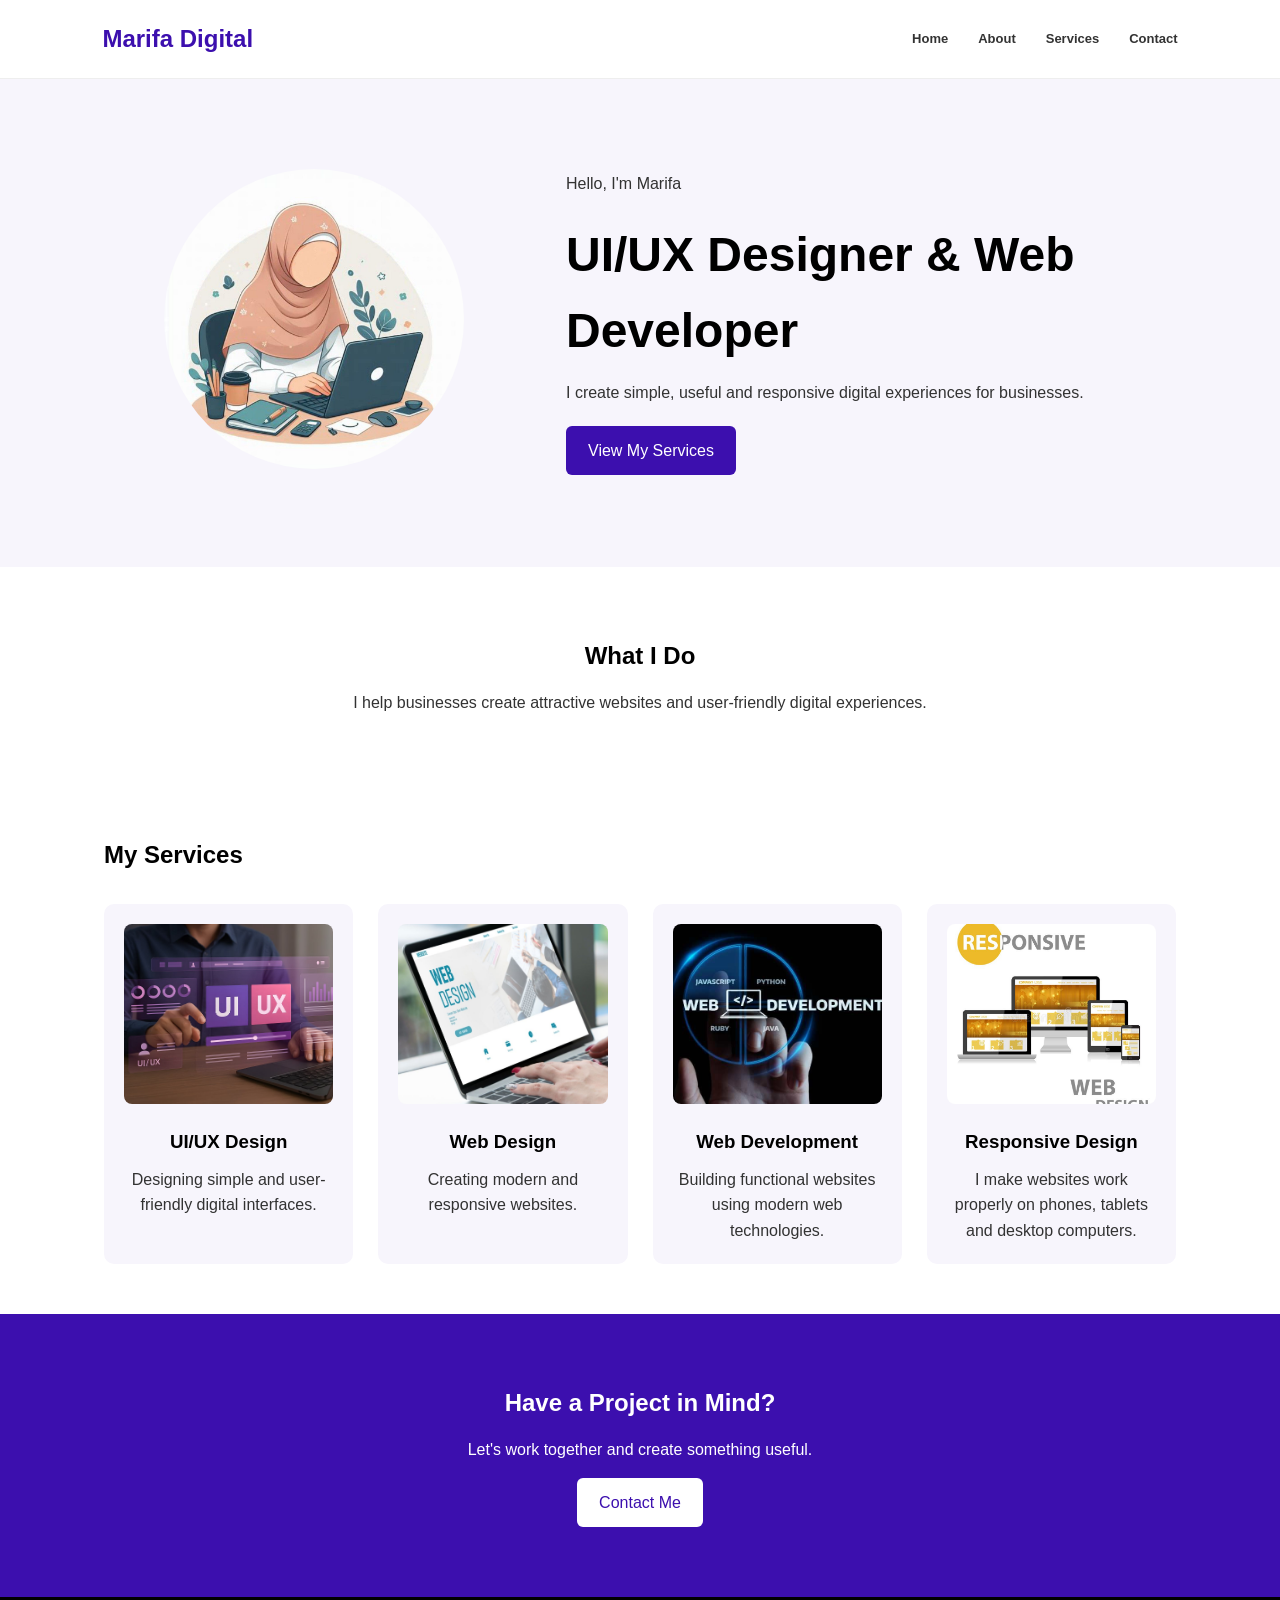
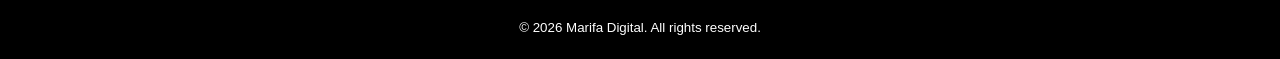
==== Pages/index.html @ 6213c856 "Initial project" ====
<!DOCTYPE html>
<html lang="en">
<head>
    <meta charset="UTF-8">
    <meta name="viewport" content="width=device-width, initial-scale=1.0">
    <title>Marifa Digital-Home</title>
    <link rel="stylesheet" href="../style/style.css">
</head>

<body>
    <header>
        <nav class="navbar">
            <h1 class="logo">Marifa Digital</h1>

            <div class="nav-links">
                <a href="index.html">Home</a>
                <a href="about.html">About</a>
                <a href="services.html">Services</a>
                <a href="contact.html">Contact</a>
            </div>
        </nav>
    </header>

    <main>
        <section class="hero">
            <div class="hero-image">
                <img src="../images/profile.jpg" alt="Profile">
            </div>
            <div class="hero-text">
                <p>Hello, I'm Marifa</p>
                <h2>UI/UX Designer & Web Developer</h2>
                <p>
                    I create simple, useful and responsive
                    digital experiences for businesses.
                </p>
                <a href="services.html" class="button">View My Services</a>
            </div>
        </section>

        <section class="intro">
            <h2>What I Do</h2>
            <p>
                I help businesses create attractive websites
                and user-friendly digital experiences.
            </p>
        </section>

        <section class="featured-services">
            <h2>My Services</h2>
            <div class="service-container">
                
                <article class="service-card">
                    <img src="../images/ui-design.jpg" alt="UI and UX design">
                    <h3>UI/UX Design</h3>
                    <p>
                        Designing simple and user-friendly
                        digital interfaces.
                    </p>
                </article>

                <article class="service-card">
                    <img src="../images/web-design.jpg" alt="Web design">
                    <h3>Web Design</h3>
                    <p>
                        Creating modern and responsive
                        websites.
                    </p>
                </article>

                <article class="service-card">
                    <img src="../images/development.jpg" alt="Web development">
                    <h3>Web Development</h3>
                    <p>
                        Building functional websites using
                        modern web technologies.
                    </p>
                </article>

                <article class="service-card">
                    <img src="../images/responsive.jpg" alt="Responsive website">
                    <h3>Responsive Design</h3>
                    <p>
                        I make websites work properly on phones,
                        tablets and desktop computers.
                    </p>
                </article>
            </div>
        </section>


        <section class="cta">
            <h2>Have a Project in Mind?</h2>
            <p>
                Let's work together and create something useful.
            </p>
            <a href="contact.html" class="button">Contact Me</a>
        </section>
    </main>


    <footer>
        <p>&copy; 2026 Marifa Digital. All rights reserved.</p>
    </footer>
</body>
</html>
---- style/style.css ----
* {
    margin: 0;
    padding: 0;
    box-sizing: border-box;
}

body {
    font-family: "Poppins", sans-serif;
    color: #131313;
    background-color: #ffffff;
    line-height: 1.6;
}

h1,h2,h3 {
    color: #000000;
}

p {
    color: #323232;
}

a {
    text-decoration: none;
}

/* Header */
header {
    background-color: #ffffff;
    padding: 20px 5%;
    border-bottom: 1px solid #eeeeee;
}

.navbar {
    display: flex;
    flex-direction: column;
    align-items: center;
    gap: 15px;
}

.logo {
    color: #3c0fae;
    font-size: 24px;
}

.nav-links {
    display: flex;
    gap: 30px;
}

.nav-links a {
    color: #333333;
    font-size:small;
    font-weight:bold;
}

.nav-links a:hover {
    color: #3c0fae;
}

/* Hero */
.hero {
    padding: 50px 5%;
    background-color: #f7f5fc;
    display: flex;
    flex-direction: column;
    align-items: center;
    gap: 30px;
    text-align: center;
}
.hero-text {
    max-width: 550px;
}
.hero-text h2 {
    font-size: 36px;
    margin: 10px 0;
}
.hero-text p {
    margin-bottom: 20px;
}
.hero-image img {
    width: 250px;
    height: 250px;
    object-fit: cover;
    border-radius: 50%;
}

/* Buttons */
.button, button {
    display: inline-block;
    background-color: #3c0fae;
    color: white;
    padding: 12px 22px;
    border-radius: 6px;
    border: none;
    cursor: pointer;
    font-size: 16px;
    transition: 0.3s;
}
.button:hover, button:hover {
    background-color: #5f3cae;
    transform: translateY(-2px);
}

/* General sections */
.intro, 
.featured-services, 
.about-content,
.mission,
.contact,
.cta {
    padding: 50px 5%;
}

.intro,
.cta,
.mission {
    text-align: center;
}

.intro h2,
.featured-services h2,
.about-content h2,
.mission h2,
.cta h2,
.contact h2 {
    margin-bottom: 15px;
}

/* Services */
.service-container,
.services {
    display: grid;
    grid-template-columns: 1fr;
    gap: 25px;
    margin-top: 30px;
}

.service-card {
    background-color: #f7f5fc;
    padding: 20px;
    border-radius: 10px;
    text-align: center;
    transition: 0.3s;
}

.service-card:hover {
    transform: translateY(-5px);
}

.service-card img {
    width: 100%;
    height: 180px;
    object-fit: cover;
    border-radius: 8px;
    margin-bottom: 15px;
}

.service-card h3 {
    margin-bottom: 10px;
}

/* Page Header */
.page-header {
    padding: 50px 5%;
    text-align: center;
    background-color: #f7f5fc;
}
.page-header h2 {
    font-size: 32px;
}

/* About */
.about-content {
    display: flex;
    flex-direction: column;
    align-items: center;
    gap: 30px;
}

.about-image img {
    width: 250px;
    height: 250px;
    object-fit: cover;
    border-radius: 10px;
}

.about-text {
    max-width: 600px;
}

.about-text p {
    margin-bottom: 15px;
}

.about-text h3 {
    margin-top: 20px;
}

.about-text ul {
    margin-top: 10px;
    padding-left: 20px;
}

/* CTA */
.cta {
    background-color: #3c0fae;
}

.cta h2,.cta p {
    color: white;
}

.cta .button {
    background-color: white;
    color: #3c0fae;
    margin-top: 15px;
}

.cta .button:hover {
    background-color: #eeeeee;
}

/* Contact */
.contact {
    display: flex;
    flex-direction: column;
    gap: 30px;
}

.contact-info {
    max-width: 500px;
}

.contact-info p {
    margin-bottom: 10px;
}

form {
    display: flex;
    flex-direction: column;
    gap: 16px;
}

input::placeholder,
textarea::placeholder {
    color: #999999;
    font-size: 12px;
    font-weight:lighter;
}
input, textarea {
    padding: 12px;
    border: 1px solid #cccccc;
    border-radius: 5px;
    font-size: 16px;
    margin-bottom: 10px;
}

button {
    align-self: flex-start;
}

/* Footer */
footer {
    background-color: #000000;
    text-align: center;
    padding: 20px 5%;
    font-size:smaller;
}

footer p {
    color: white;
}

/* Tablet */
@media (min-width: 600px) {
    .navbar {
        flex-direction: row;
        justify-content: space-between;
    }

    .hero {
        flex-direction: row;
        justify-content: space-around;
        text-align: left;
        padding: 70px 8%;
    }

    .hero-image img {
        width: 300px;
        height: 300px;
    }

    .service-container,
    .services {
        grid-template-columns: repeat(2, 1fr);
    }

    .about-content {
        flex-direction: row;
        justify-content: center;
        align-items: center;
    }

    .contact {
        flex-direction: row;
        justify-content: center;
    }

    form {
        width: 450px;
    }
}

/* Desktop */
@media (min-width: 900px) {
    header {
        padding: 20px 8%;
    }

    .hero {
        padding: 90px 10%;
    }

    .hero-text h2 {
        font-size: 48px;
    }

    .service-container,
    .services {
        grid-template-columns: repeat(4, 1fr);
        max-width: 1200px;
        margin-left: auto;
        margin-right: auto;
    }

    .featured-services,
    .services,
    .about-content,
    .contact {
        max-width: 1200px;
        margin-left: auto;
        margin-right: auto;
    }

    .intro,
    .cta,
    .mission {
        padding: 70px 10%;
    }
}
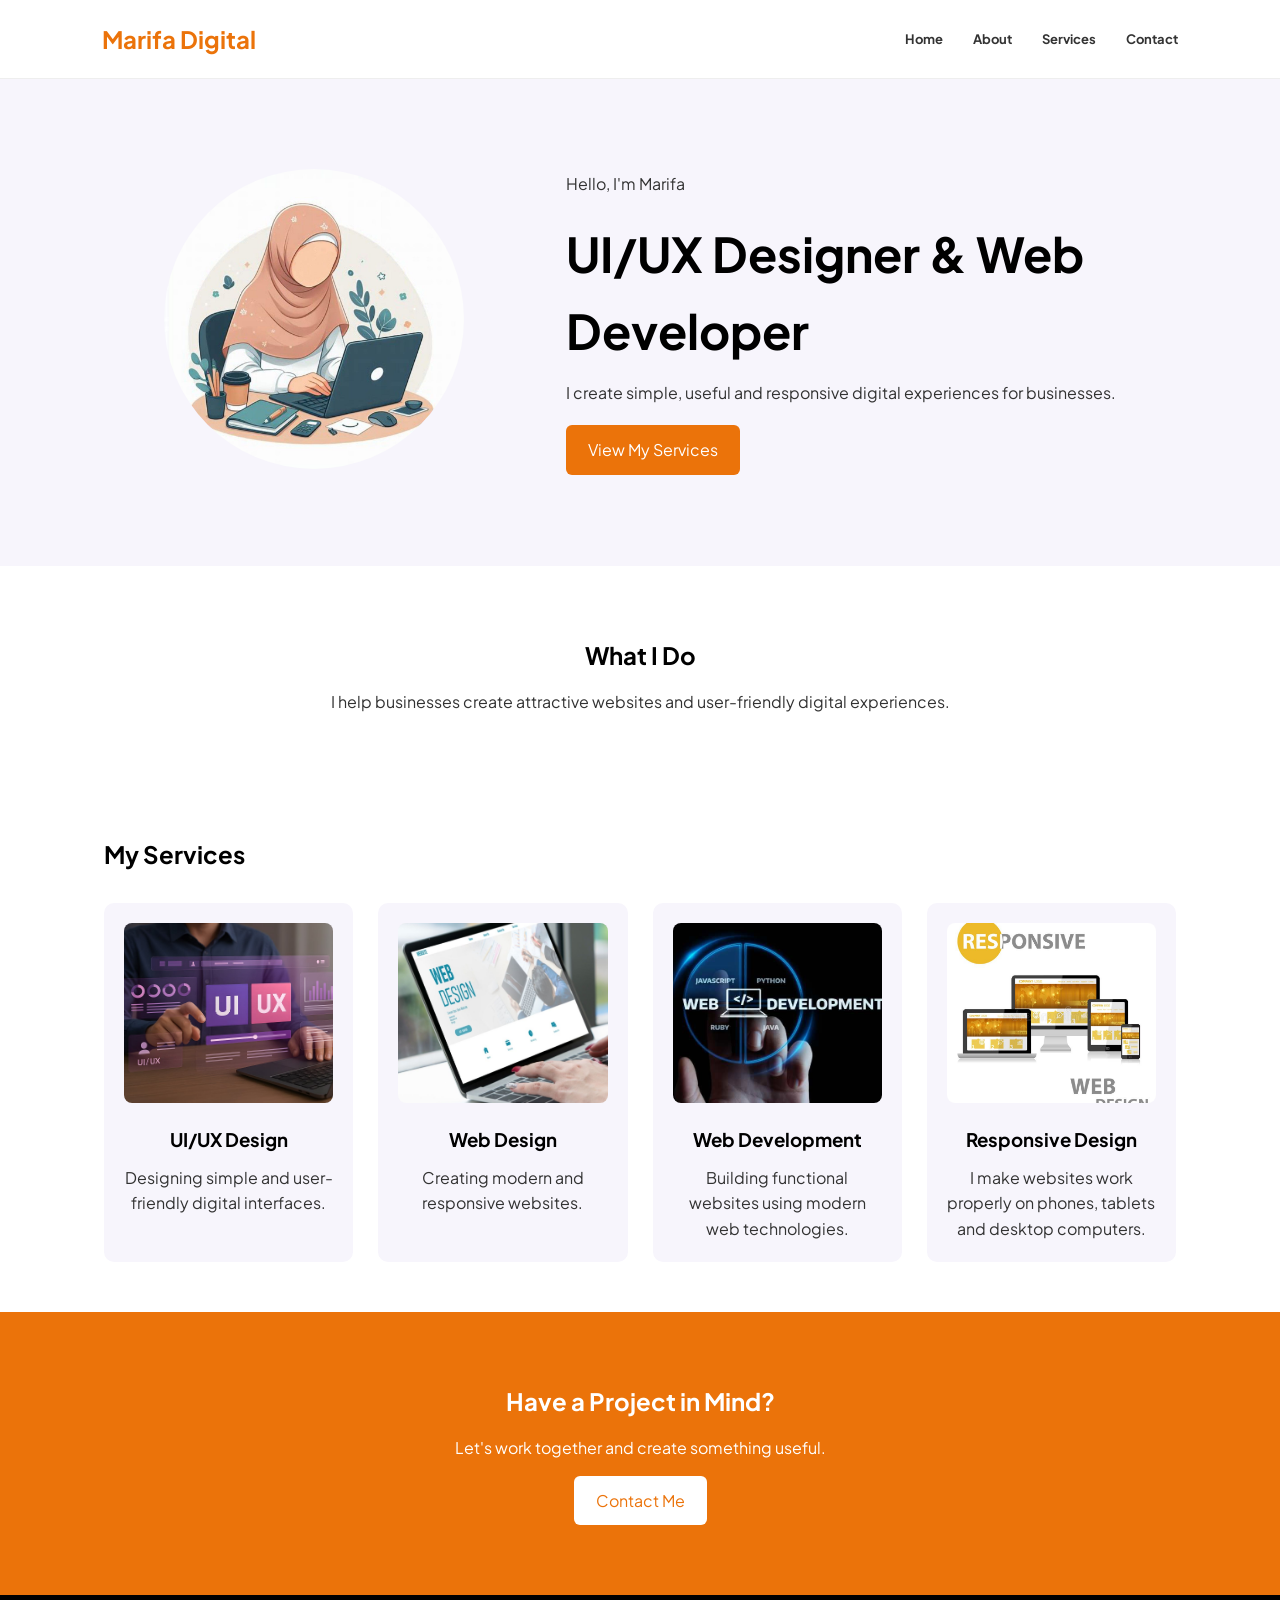
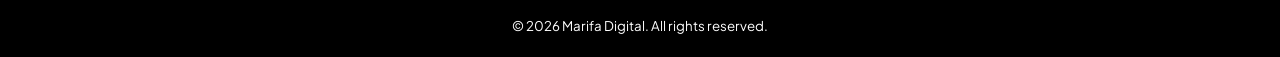
==== commit 110bcba2: "Update website Typography" ====
--- a/Pages/index.html
+++ b/Pages/index.html
@@ -3,8 +3,11 @@
 <head>
     <meta charset="UTF-8">
     <meta name="viewport" content="width=device-width, initial-scale=1.0">
+    <link rel="preconnect" href="https://fonts.googleapis.com">
+    <link rel="preconnect" href="https://fonts.gstatic.com" crossorigin>
+    <link href="https://fonts.googleapis.com/css2?family=Plus+Jakarta+Sans:wght@400;500;600;700&display=swap" rel="stylesheet">
+    <link rel="stylesheet" href="../style/style.css">
     <title>Marifa Digital-Home</title>
-    <link rel="stylesheet" href="../style/style.css">
 </head>
 
 <body>
--- a/style/style.css
+++ b/style/style.css
@@ -5,7 +5,7 @@
 }
 
 body {
-    font-family: "Poppins", sans-serif;
+    font-family: "Plus Jakarta Sans", sans-serif;
     color: #131313;
     background-color: #ffffff;
     line-height: 1.6;
@@ -38,7 +38,7 @@
 }
 
 .logo {
-    color: #3c0fae;
+    color: #eb730a;
     font-size: 24px;
 }
 
@@ -54,7 +54,7 @@
 }
 
 .nav-links a:hover {
-    color: #3c0fae;
+    color: #eb730a;
 }
 
 /* Hero */
@@ -87,7 +87,7 @@
 /* Buttons */
 .button, button {
     display: inline-block;
-    background-color: #3c0fae;
+    background-color: #eb730a;
     color: white;
     padding: 12px 22px;
     border-radius: 6px;
@@ -97,7 +97,7 @@
     transition: 0.3s;
 }
 .button:hover, button:hover {
-    background-color: #5f3cae;
+    background-color: #f0b466;
     transform: translateY(-2px);
 }
 
@@ -203,7 +203,7 @@
 
 /* CTA */
 .cta {
-    background-color: #3c0fae;
+    background-color: #eb730a;
 }
 
 .cta h2,.cta p {
@@ -212,7 +212,7 @@
 
 .cta .button {
     background-color: white;
-    color: #3c0fae;
+    color: #eb730a;
     margin-top: 15px;
 }
 
